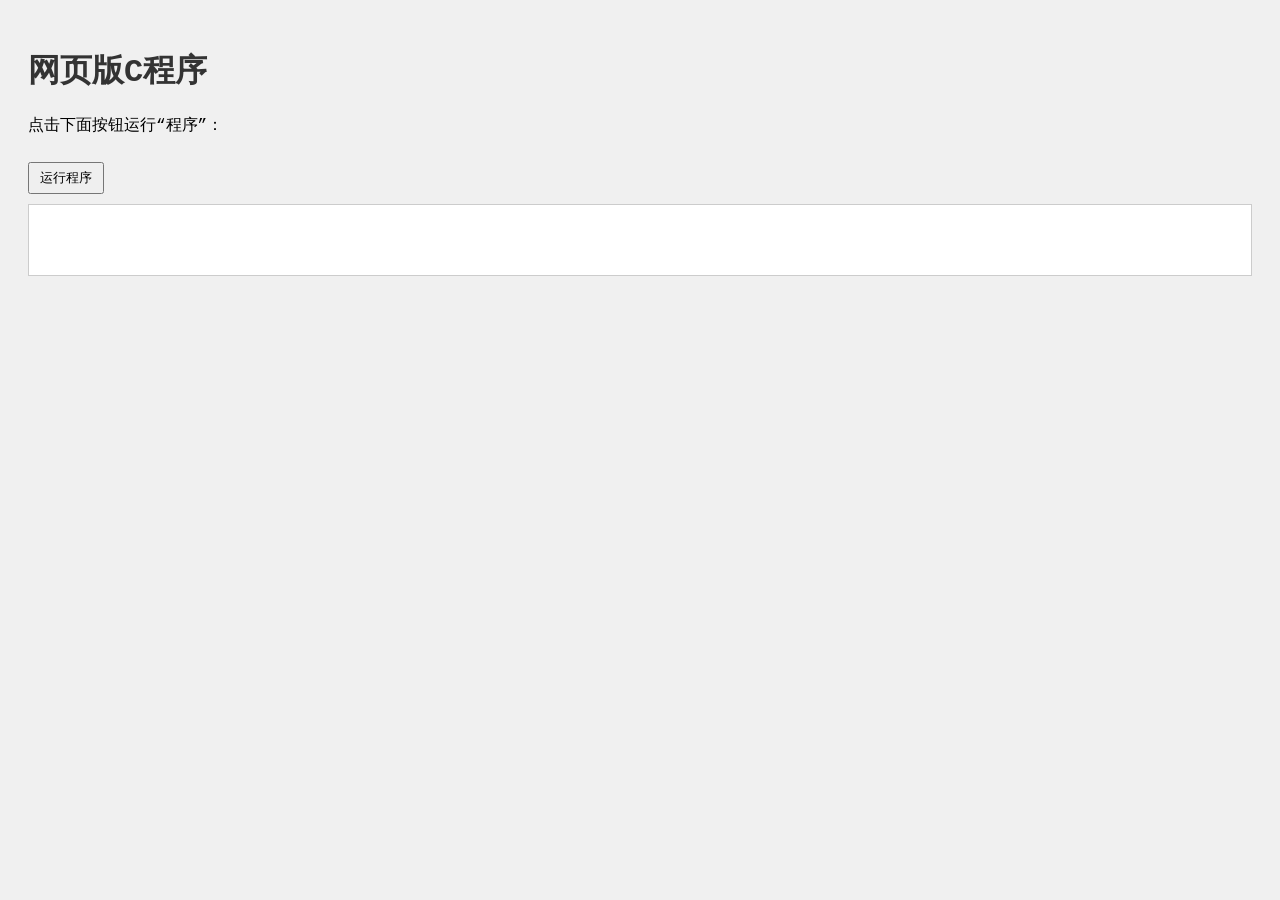
==== index.html @ 0b8d3eaf "first upload" ====
<!DOCTYPE html>
<html lang="zh-CN">
<head>
    <meta charset="UTF-8">
    <meta name="viewport" content="width=device-width, initial-scale=1.0">
    <title>网页版C程序</title>
    <style>
        body {
            font-family: "Courier New", monospace;
            background-color: #f0f0f0;
            padding: 20px;
        }
        h1 {
            color: #333;
        }
        #output {
            background-color: #fff;
            border: 1px solid #ccc;
            padding: 10px;
            margin-top: 10px;
            min-height: 50px;
        }
        button {
            padding: 5px 10px;
            margin-top: 10px;
            cursor: pointer;
        }
    </style>
</head>
<body>

<h1>网页版C程序</h1>

<p>点击下面按钮运行“程序”：</p>
<button id="runBtn">运行程序</button>

<div id="output"></div>

<script src="script.js"></script>

</body>
</html>
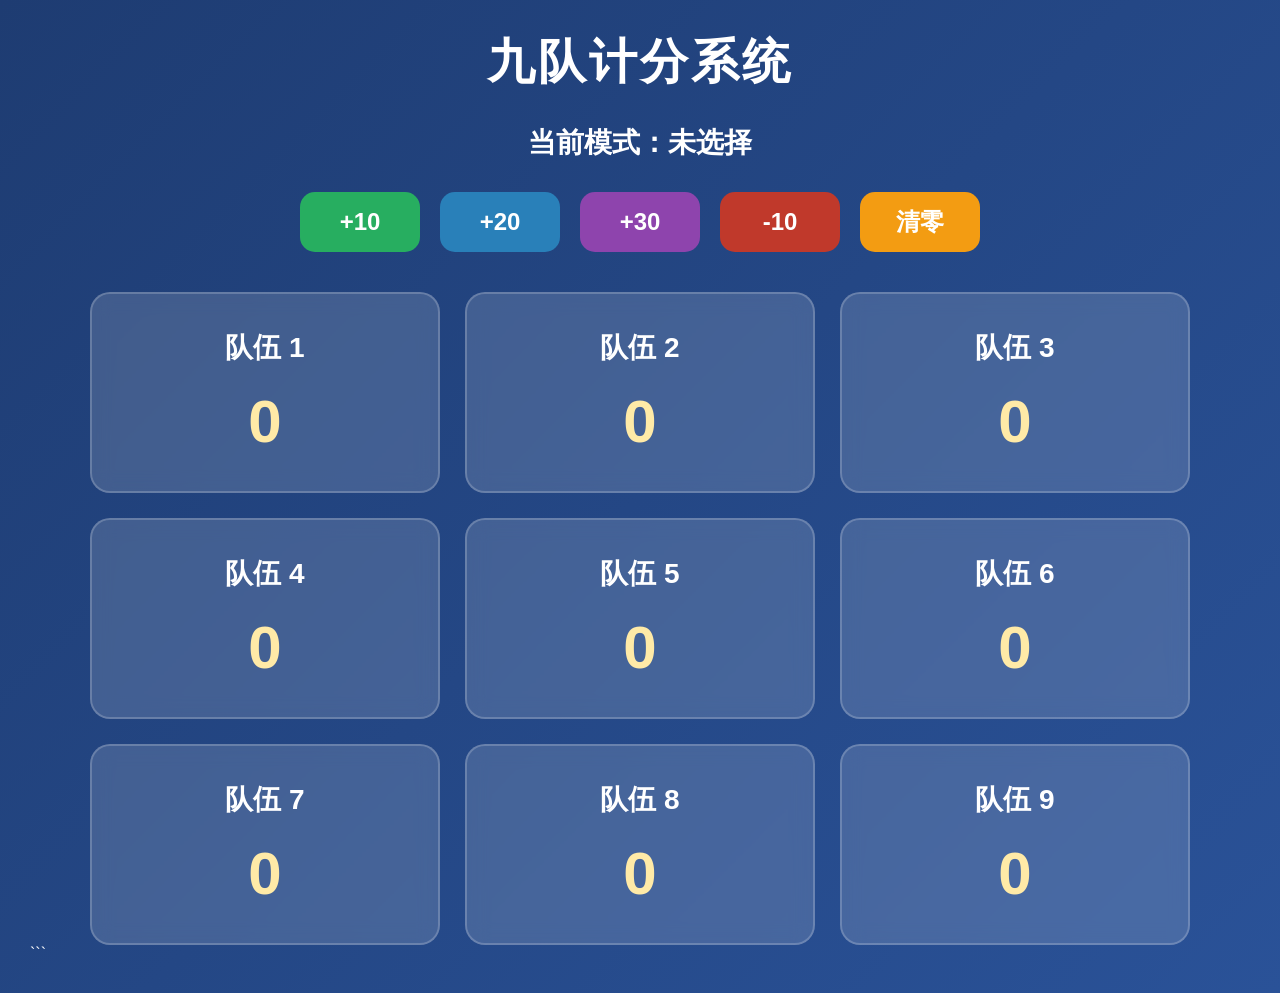
==== commit c0db1034: "更新" ====
--- a/index.html
+++ b/index.html
@@ -3,40 +3,116 @@
 <head>
     <meta charset="UTF-8">
     <meta name="viewport" content="width=device-width, initial-scale=1.0">
-    <title>网页版C程序</title>
+    <title>九队计分系统</title>
     <style>
-        body {
-            font-family: "Courier New", monospace;
-            background-color: #f0f0f0;
-            padding: 20px;
+        *{margin:0;padding:0;box-sizing:border-box;}
+        body{
+            background: linear-gradient(135deg,#1e3c72,#2a5298);
+            min-height:100vh;
+            font-family: Arial, sans-serif;
+            color:white;
+            padding:30px;
         }
-        h1 {
-            color: #333;
+        h1{text-align:center;margin-bottom:30px;font-size:48px;letter-spacing:3px;}
+        #modeText{text-align:center;font-size:28px;margin-bottom:30px;font-weight:bold;}
+        .controls{display:flex;justify-content:center;gap:20px;margin-bottom:40px;flex-wrap:wrap;}
+        button{
+            width:120px;height:60px;border:none;border-radius:15px;font-size:24px;font-weight:bold;color:white;cursor:pointer;transition:0.2s;
         }
-        #output {
-            background-color: #fff;
-            border: 1px solid #ccc;
-            padding: 10px;
-            margin-top: 10px;
-            min-height: 50px;
-        }
-        button {
-            padding: 5px 10px;
-            margin-top: 10px;
-            cursor: pointer;
-        }
+        button:hover{transform:scale(1.1);}
+        .active{box-shadow:0 0 20px yellow;transform:scale(1.1);}
+        #btn10{background:#27ae60;}
+        #btn20{background:#2980b9;}
+        #btn30{background:#8e44ad;}
+        #btnMinus{background:#c0392b;}
+        #resetBtn{background:#f39c12;}
+        .teams{max-width:1100px;margin:auto;display:grid;grid-template-columns:repeat(3,1fr);gap:25px;}
+        .team{background:rgba(255,255,255,0.15);backdrop-filter:blur(10px);border-radius:20px;padding:35px;text-align:center;cursor:pointer;transition:0.2s;border:2px solid rgba(255,255,255,0.2);}
+        .team:hover{transform:translateY(-8px);background:rgba(255,255,255,0.25);}
+        .team-name{font-size:28px;margin-bottom:20px;font-weight:bold;}
+        .score{font-size:60px;font-weight:bold;color:#ffeaa7;}
     </style>
 </head>
 <body>
+    <h1>九队计分系统</h1>
 
-<h1>网页版C程序</h1>
+    <div id="modeText">当前模式：未选择</div>
 
-<p>点击下面按钮运行“程序”：</p>
-<button id="runBtn">运行程序</button>
+    <div class="controls">
+        <button id="btn10">+10</button>
+        <button id="btn20">+20</button>
+        <button id="btn30">+30</button>
+        <button id="btnMinus">-10</button>
+        <button id="resetBtn">清零</button>
+    </div>
 
-<div id="output"></div>
+    <div class="teams" id="teamsContainer"></div>
 
-<script src="script.js"></script>
+    <script>
+        // 九队分数
+        let scores = Array(9).fill(0);
+        let currentMode = 0;
 
+        const teamsContainer = document.getElementById("teamsContainer");
+        const modeText = document.getElementById("modeText");
+
+        const buttons = {
+            btn10: document.getElementById("btn10"),
+            btn20: document.getElementById("btn20"),
+            btn30: document.getElementById("btn30"),
+            btnMinus: document.getElementById("btnMinus")
+        };
+
+        // 设置模式函数
+        function setMode(value,text,buttonId){
+            currentMode = value;
+            modeText.innerText = "当前模式：" + text;
+            // 清除所有高亮
+            Object.values(buttons).forEach(btn=>btn.classList.remove("active"));
+            // 当前按钮高亮
+            document.getElementById(buttonId).classList.add("active");
+        }
+
+        // 按钮事件绑定
+        buttons.btn10.addEventListener("click",()=>setMode(10,"+10","btn10"));
+        buttons.btn20.addEventListener("click",()=>setMode(20,"+20","btn20"));
+        buttons.btn30.addEventListener("click",()=>setMode(30,"+30","btn30"));
+        buttons.btnMinus.addEventListener("click",()=>setMode(-10,"-10","btnMinus"));
+
+        // 创建九队
+        for(let i=0;i<9;i++){
+            const teamDiv = document.createElement("div");
+            teamDiv.className="team";
+            teamDiv.innerHTML=`
+                <div class="team-name">队伍 ${i+1}</div>
+                <div class="score" id="score-${i}">0</div>
+            `;
+            teamDiv.addEventListener("click",()=>{
+                if(currentMode===0){
+                    alert("请先选择加减模式");
+                    return;
+                }
+                scores[i] += currentMode;
+                document.getElementById(`score-${i}`).innerText = scores[i];
+            });
+            teamsContainer.appendChild(teamDiv);
+        }
+
+        // 清零按钮事件
+        document.getElementById("resetBtn").addEventListener("click",()=>{
+            // 分数归零
+            scores = Array(9).fill(0);
+            for(let i=0;i<9;i++){
+                document.getElementById(`score-${i}`).innerText = 0;
+            }
+            // 清除当前模式
+            currentMode = 0;
+            modeText.innerText = "当前模式：未选择";
+            // 清除所有高亮
+            Object.values(buttons).forEach(btn=>btn.classList.remove("active"));
+        });
+
+    </script>
 </body>
-</html>+</html>
+```
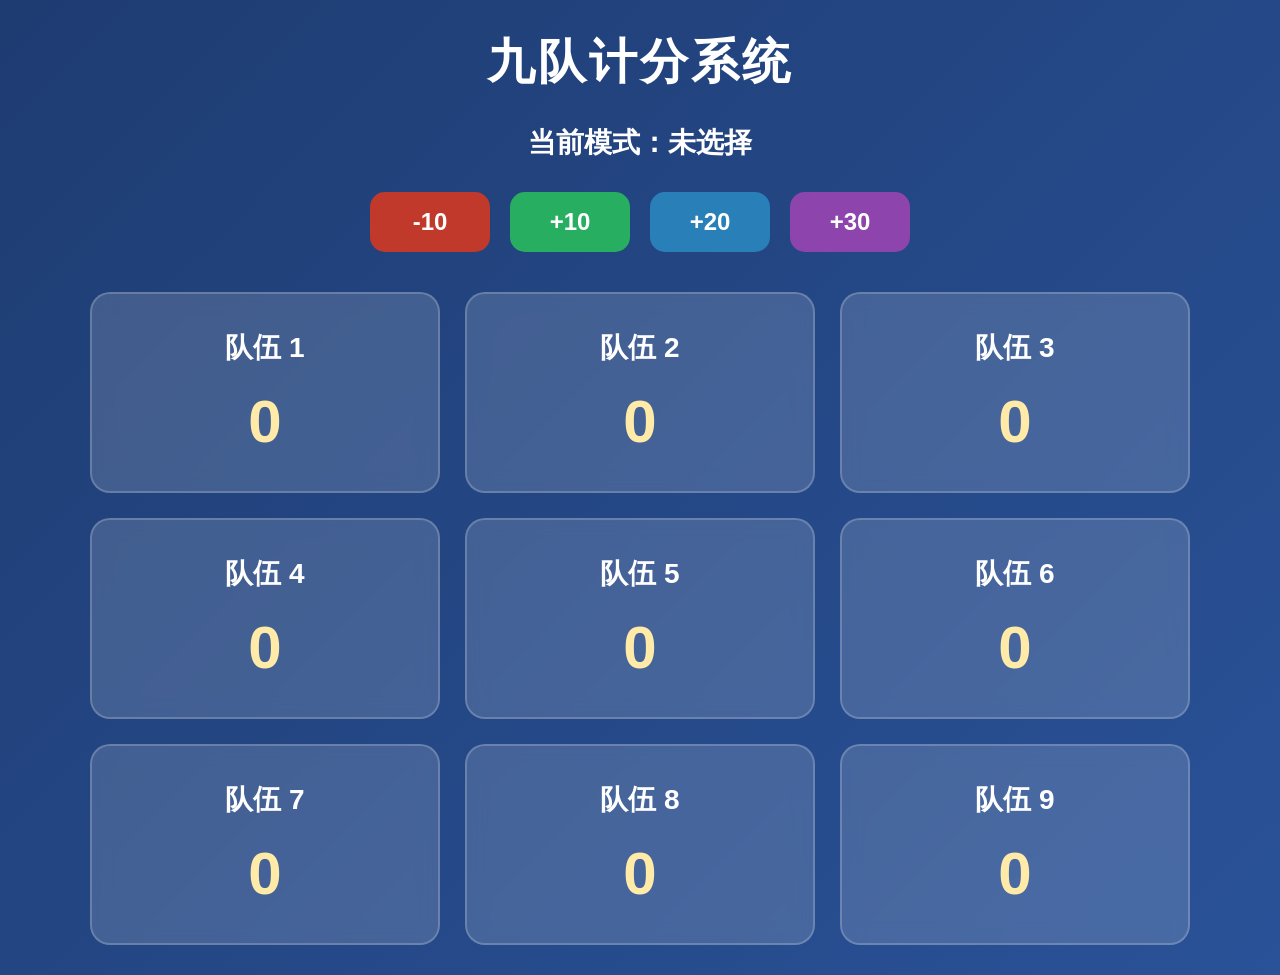
==== commit aefbbd08: "第一版" ====
--- a/index.html
+++ b/index.html
@@ -20,12 +20,11 @@
             width:120px;height:60px;border:none;border-radius:15px;font-size:24px;font-weight:bold;color:white;cursor:pointer;transition:0.2s;
         }
         button:hover{transform:scale(1.1);}
-        .active{box-shadow:0 0 20px yellow;transform:scale(1.1);}
+       .active{box-shadow:0 0 20px yellow;transform:scale(1.1);}
+        #btnMinus{background:#c0392b;}
         #btn10{background:#27ae60;}
         #btn20{background:#2980b9;}
         #btn30{background:#8e44ad;}
-        #btnMinus{background:#c0392b;}
-        #resetBtn{background:#f39c12;}
         .teams{max-width:1100px;margin:auto;display:grid;grid-template-columns:repeat(3,1fr);gap:25px;}
         .team{background:rgba(255,255,255,0.15);backdrop-filter:blur(10px);border-radius:20px;padding:35px;text-align:center;cursor:pointer;transition:0.2s;border:2px solid rgba(255,255,255,0.2);}
         .team:hover{transform:translateY(-8px);background:rgba(255,255,255,0.25);}
@@ -39,11 +38,10 @@
     <div id="modeText">当前模式：未选择</div>
 
     <div class="controls">
+        <button id="btnMinus">-10</button>
         <button id="btn10">+10</button>
         <button id="btn20">+20</button>
         <button id="btn30">+30</button>
-        <button id="btnMinus">-10</button>
-        <button id="resetBtn">清零</button>
     </div>
 
     <div class="teams" id="teamsContainer"></div>
@@ -57,27 +55,25 @@
         const modeText = document.getElementById("modeText");
 
         const buttons = {
+            btnMinus: document.getElementById("btnMinus"),
             btn10: document.getElementById("btn10"),
             btn20: document.getElementById("btn20"),
-            btn30: document.getElementById("btn30"),
-            btnMinus: document.getElementById("btnMinus")
+            btn30: document.getElementById("btn30")
         };
 
         // 设置模式函数
         function setMode(value,text,buttonId){
             currentMode = value;
             modeText.innerText = "当前模式：" + text;
-            // 清除所有高亮
             Object.values(buttons).forEach(btn=>btn.classList.remove("active"));
-            // 当前按钮高亮
             document.getElementById(buttonId).classList.add("active");
         }
 
         // 按钮事件绑定
+        buttons.btnMinus.addEventListener("click",()=>setMode(-10,"-10","btnMinus"));
         buttons.btn10.addEventListener("click",()=>setMode(10,"+10","btn10"));
         buttons.btn20.addEventListener("click",()=>setMode(20,"+20","btn20"));
         buttons.btn30.addEventListener("click",()=>setMode(30,"+30","btn30"));
-        buttons.btnMinus.addEventListener("click",()=>setMode(-10,"-10","btnMinus"));
 
         // 创建九队
         for(let i=0;i<9;i++){
@@ -97,22 +93,6 @@
             });
             teamsContainer.appendChild(teamDiv);
         }
-
-        // 清零按钮事件
-        document.getElementById("resetBtn").addEventListener("click",()=>{
-            // 分数归零
-            scores = Array(9).fill(0);
-            for(let i=0;i<9;i++){
-                document.getElementById(`score-${i}`).innerText = 0;
-            }
-            // 清除当前模式
-            currentMode = 0;
-            modeText.innerText = "当前模式：未选择";
-            // 清除所有高亮
-            Object.values(buttons).forEach(btn=>btn.classList.remove("active"));
-        });
-
     </script>
 </body>
-</html>
-```
+</html>
